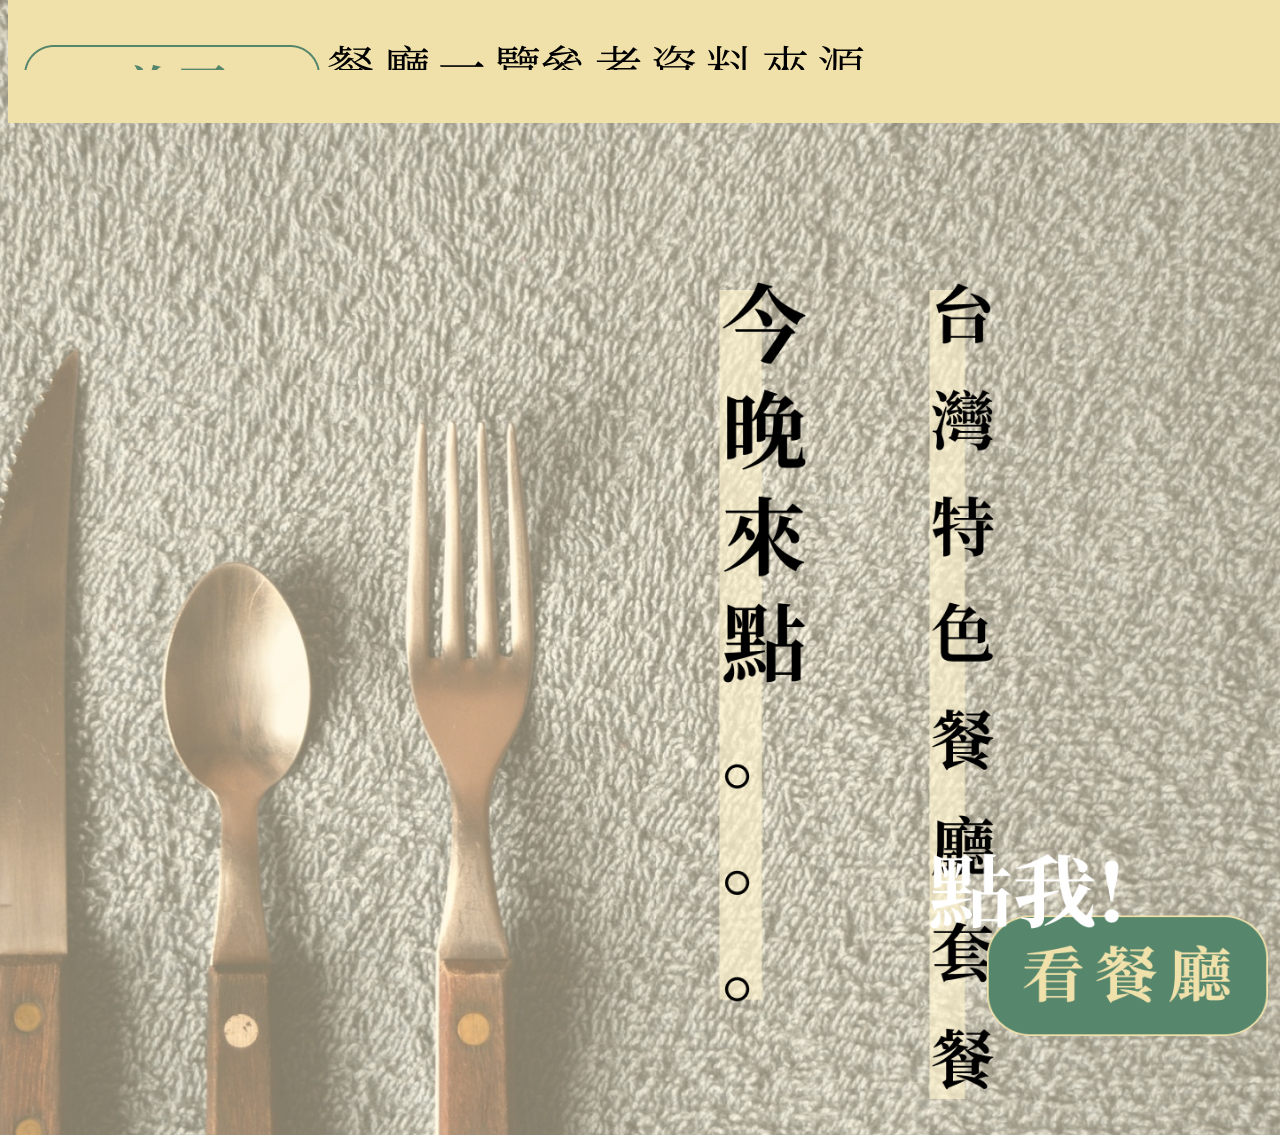
==== index.html @ 9887fa99 "Update index.html" ====
<!DOCTYPE html>
<html lang="en">
  <head>
    <meta charset="UTF-8" />
    <meta http-equiv="X-UA-Compatible" content="IE=edge" />
    <meta name="viewport" content="width=device-width, initial-scale=1.0" />
    <title>台灣特色餐廳</title>
    <link rel="stylesheet" href="./css.css" />
    <link href="https://fonts.googleapis.com/css2?family=Noto+Serif+TC:wght@200&display=swap" rel="stylesheet">
    
    <style>
        body{
            background-image: url(./主頁/背景+標語.png);
            width: 1280px;
            position: relative;
            z-index: 999;
            opacity: 1;
            background-size:  cover;
            background-attachment:scroll;
            background-repeat: no-repeat;
            background-position: center;
            background-color: rgb(233, 221, 200);
            
        }
    </style>

  </head>
  <body>
        <nav>
      <div style="overflow: hidden">
        <ul>
          <li><div class="shape-ex1"><img id="home" src="./主頁/首頁按鈕.png" alt="首頁"><a href="#"></a></div></li>
          <li><div class="shape-ex2"><img id="res" src="./主頁/餐廳一覽按鈕.png" alt="餐廳一覽"><a href="./餐廳.html"></a></div</li>
          <li><div class="shape-ex3"><img id="about" src="./主頁/關於我們按鈕.png" alt="參考資料來源"><a href="./參考資料來源.html"></a></div></li>
        </ul>
      </div>
    </nav>
    

    
<!-- <div class="sideMenu">
  <form>
    <input type="search" placeholder="請輸入搜尋名稱" />
    <button><i class="fas fa-search"></i></button>
  </form>
  <nav>
    <a href="#"><i class="fas fa-sitemap"></i>金魚系列 VII</a>
    <a href="#"><i class="fas fa-chalkboard"></i>側邊選單</a>
    <a href="#"><i class="fas fa-book-reader"></i>非常常見</a>
    <a href="#"><i class="fas fa-user-graduate"></i>不會不行</a>
    <a href="#"><i class="fas fa-trophy"></i>切了就會</a>
  </nav>
  <label for="sideMenu-active">
    <i class="fas fa-angle-right"></i>
  </label> -->
</div>


      <br>
      <br>
      <br>
      <br>
      <br>
      <br>
      <br>
      <br><br>
      <br>
      <br>
      <br><br>
      <br>
      <br>
      <br><br>
      <br><br>
      <br><br>
      <br><br>
      <br><br>
      <br><br>
      <br><br>
      <br><br>
      <br><br>
      <br><br>
      <br><br>
      <br><br>
      <br><br>
      <br><br>
      <br><br>
      <br>
      <div style="float: right; padding-right: 20px;"> 
        <a href="./餐廳.html"><img  src="./主頁/看餐廳按鈕.png" alt="看餐廳按鈕"  width="340" height="200"></div>
      </a>
        
      <br>
      <br><br>
      <br>
      <br>
      <br><br>
      <br>
      <br>
      <br><br>
      <br>
      <br>
      <br>
      <h1>   </h1>
    <br>
</html>
---- css.css ----
@media only screen and (max-width: 375px)
* {
  padding: 0;
  margin: 0;
  box-sizing: border-box;
  font-family: "Noto Serif TC", serif;
}


nav {
  width: 100%;
  position: fixed;
  z-index: 999;
  display: block;
  width: 100%;
  padding: 19px 0;
  box-sizing: border-box;
  top: 0;
  padding: 19px 0;
  background-color: #f0e1ab;
}
nav ul {
  display:  inline-block;
  vertical-align: middle;
  width: calc(100% - 300px);
  padding-left: 1rem;
  list-style-type: none;
  font-size: 0.7cm;
  font-weight: bold;
  float: left;
  
}
nav ul li {
    display: inline-block;
    position: relative;
    height: 25px;
    line-height: 25px;
    overflow: hidden;
  
}
nav ul li a {
  color: inherit;
  margin: 0;
  padding: 0;
  vertical-align: baseline;
  background: transparent;
}


.shape{
max-width:auto;
max-height: 19px;
display: inline-block;
vertical-align: middle;
position: relative;
}

.shape-ex1:hover{
    max-width:auto;
    max-height: 19px;
    background: url(./主頁/首頁按鈕(滑鼠碰.png);
}

.shape-ex2:hover{
    max-width:auto;
    max-height: 19px;
    background: url (./主頁/餐廳一覽按鈕(滑鼠碰.png);
}

.shape-ex3:hover{
    max-width:auto;
    max-height: 19px;
    background: url (./主頁/關於我們按鈕(滑鼠碰.png);
  }

label {
  width: 20px;
  height: 80px;
  background-color: #d1d1d1;
  color: #686666;
  position: absolute;
  /* // 絕對定位在 sideMenu 上 */
  right: -20px;
  top: 0;
  /* //絕對定位垂直置中的技巧 */
  bottom: 0;
  /* //絕對定位垂直置中的技巧 */
  margin: auto;
  line-height: 80px;
  text-align: center;
  border-radius: 0 5px 5px 0;
  box-shadow: 5px 0 5px rgba(23, 23, 54, 0.6);
}
#sideMenu-active:checked .sideMenu label .fas {
  transform: translateX(0);

  transform: scaleX(-1);
}

#sideMenu-active {
  position: absolute;
  opacity: 0;
  z-index: -1;
}
.sideMenu {
  width: 300px;
  height: 100%;
  background-color: #ff7575;
  border-right: 3px solid #d1d1d1;
  display: flex;
  flex-direction: column;
  /* //主軸 */
  padding: 50px 0;
  box-shadow: 5px 0 5px rgba(23, 23, 54, 0.6);
  position: relative;
  transform: translateX(-100%);
  transition: 0.5s;
}
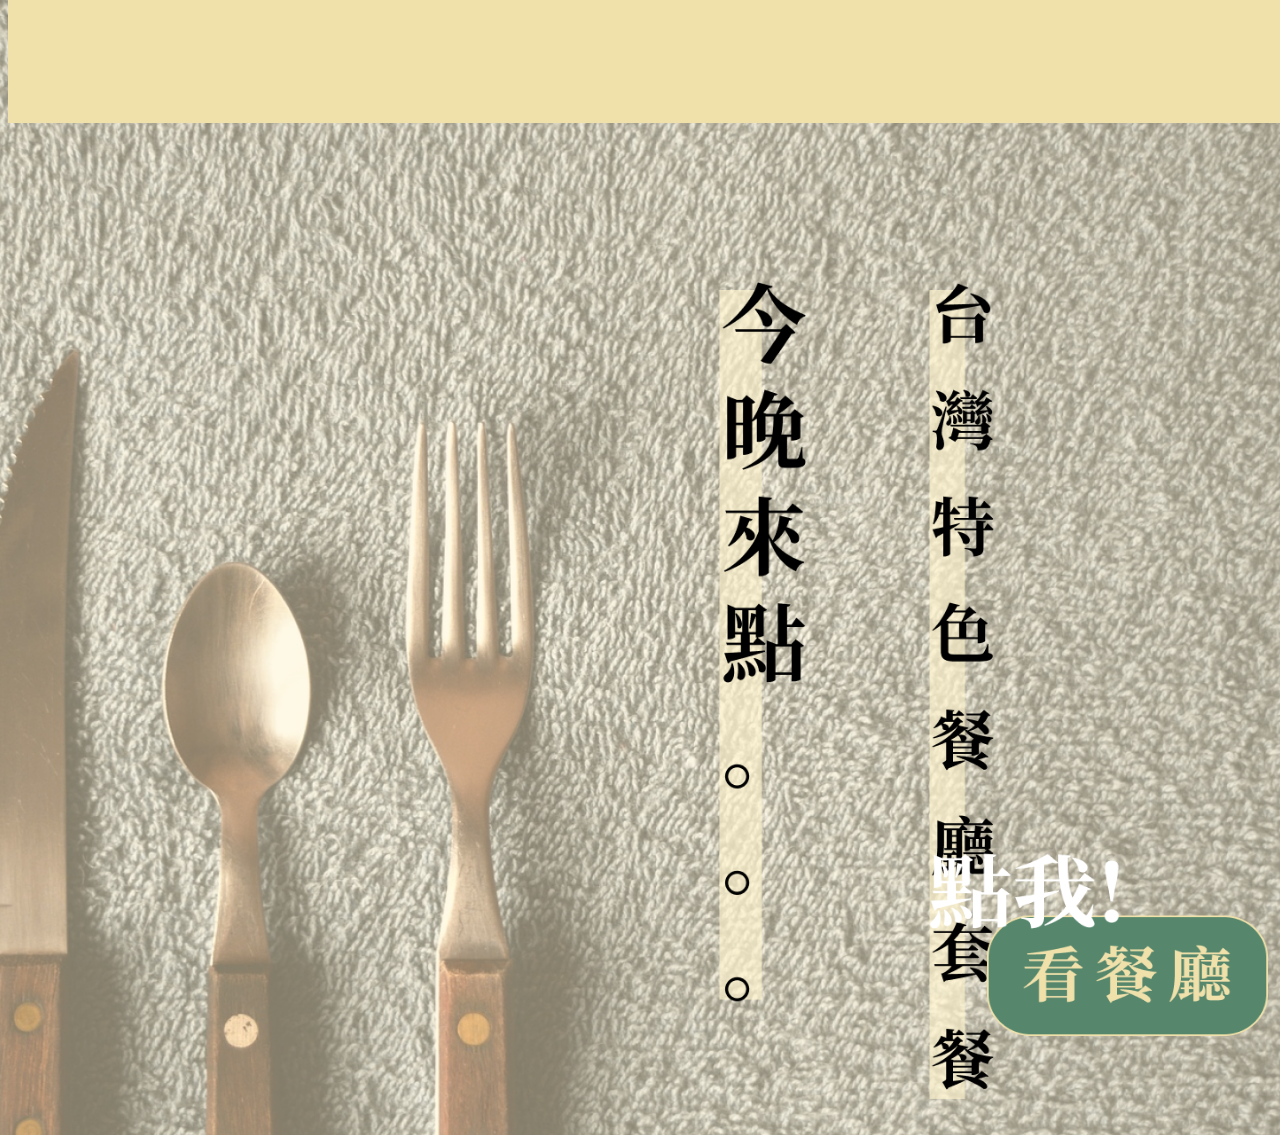
==== commit 84cc9d88: "Update index.html" ====
--- a/index.html
+++ b/index.html
@@ -14,7 +14,6 @@
             width: 1280px;
             position: relative;
             z-index: 999;
-            opacity: 1;
             background-size:  cover;
             background-attachment:scroll;
             background-repeat: no-repeat;
@@ -26,15 +25,17 @@
 
   </head>
   <body>
+    <header>
         <nav>
       <div style="overflow: hidden">
         <ul>
-          <li><div class="shape-ex1"><img id="home" src="./主頁/首頁按鈕.png" alt="首頁"><a href="#"></a></div></li>
-          <li><div class="shape-ex2"><img id="res" src="./主頁/餐廳一覽按鈕.png" alt="餐廳一覽"><a href="./餐廳.html"></a></div</li>
-          <li><div class="shape-ex3"><img id="about" src="./主頁/關於我們按鈕.png" alt="參考資料來源"><a href="./參考資料來源.html"></a></div></li>
+          <li><div class="shape-ex1"><a href="#"></a></div></li>
+          <li><div class="shape-ex2"><a href="./餐廳.html"></a></div</li>
+          <li><div class="shape-ex3"><a href="./參考資料來源.html"></a></div></li>
         </ul>
       </div>
-    </nav>
+      </nav>
+   </header>
     
 
     
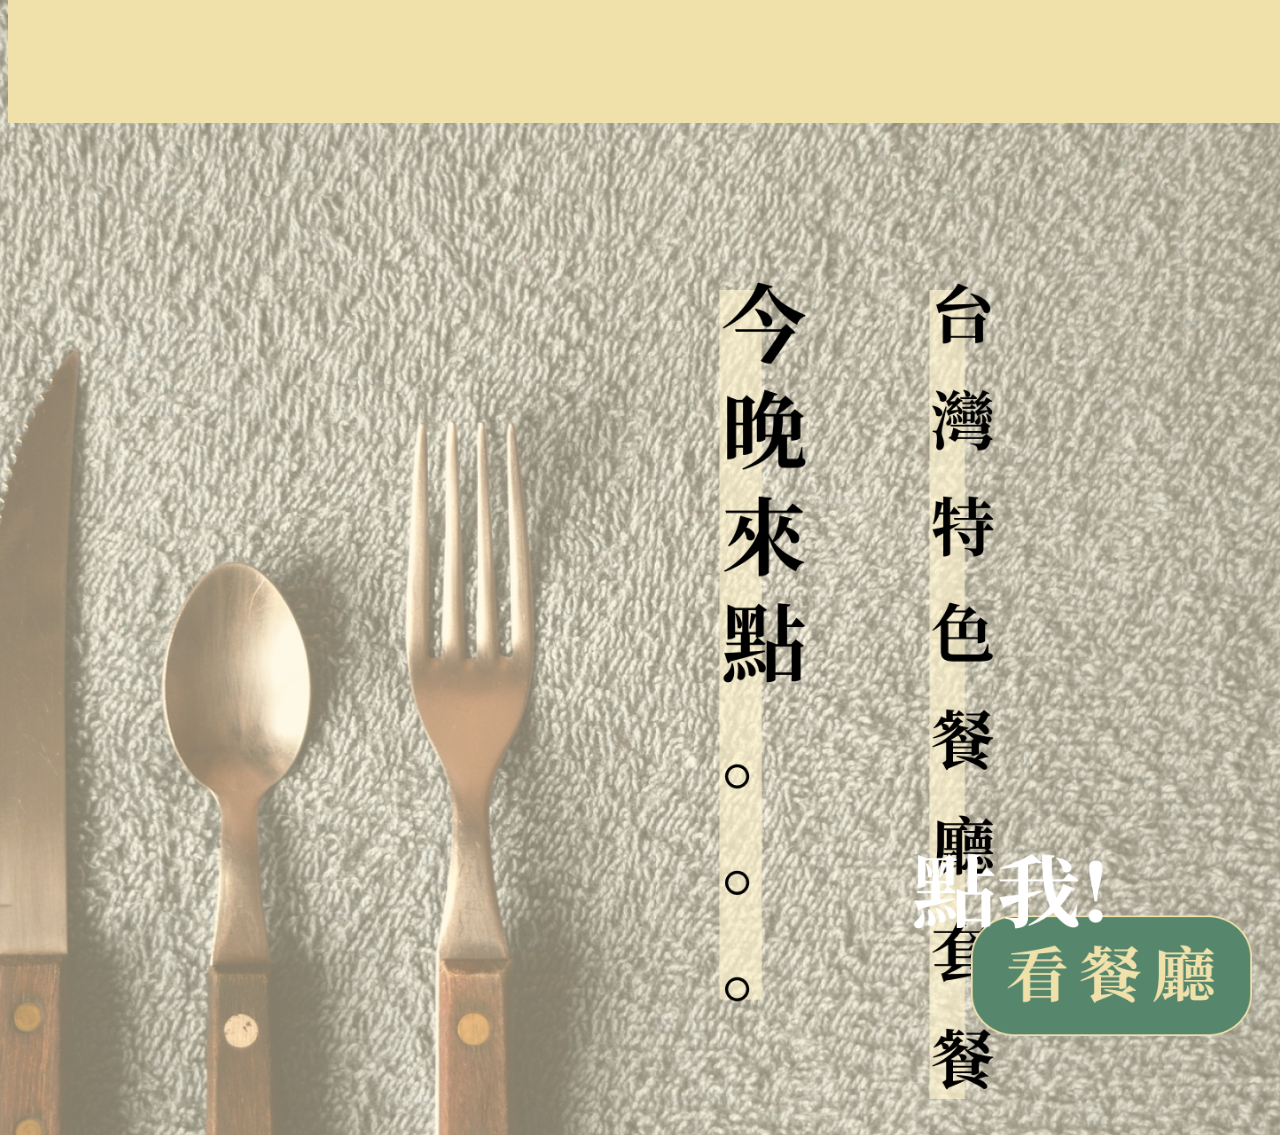
==== commit c7e43654: "Update index.html" ====
--- a/index.html
+++ b/index.html
@@ -11,9 +11,9 @@
     <style>
         body{
             background-image: url(./主頁/背景+標語.png);
-            width: 1280px;
+            
             position: relative;
-            z-index: 999;
+           
             background-size:  cover;
             background-attachment:scroll;
             background-repeat: no-repeat;
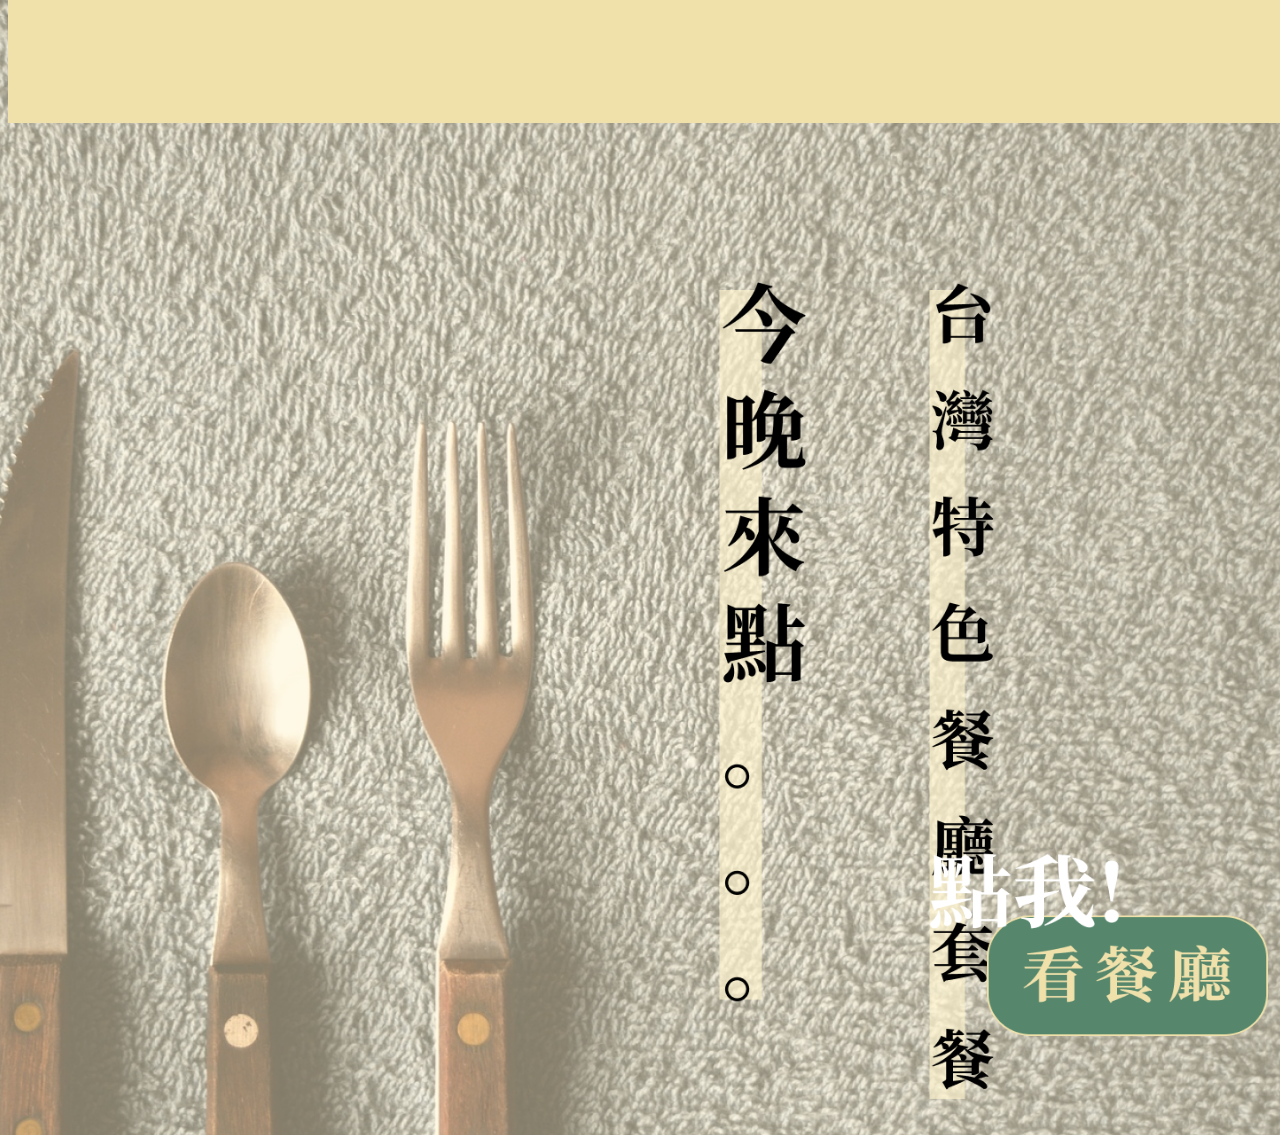
==== commit d84ab6ac: "Update index.html" ====
--- a/index.html
+++ b/index.html
@@ -11,7 +11,7 @@
     <style>
         body{
             background-image: url(./主頁/背景+標語.png);
-            
+            width: 100%;
             position: relative;
            
             background-size:  cover;
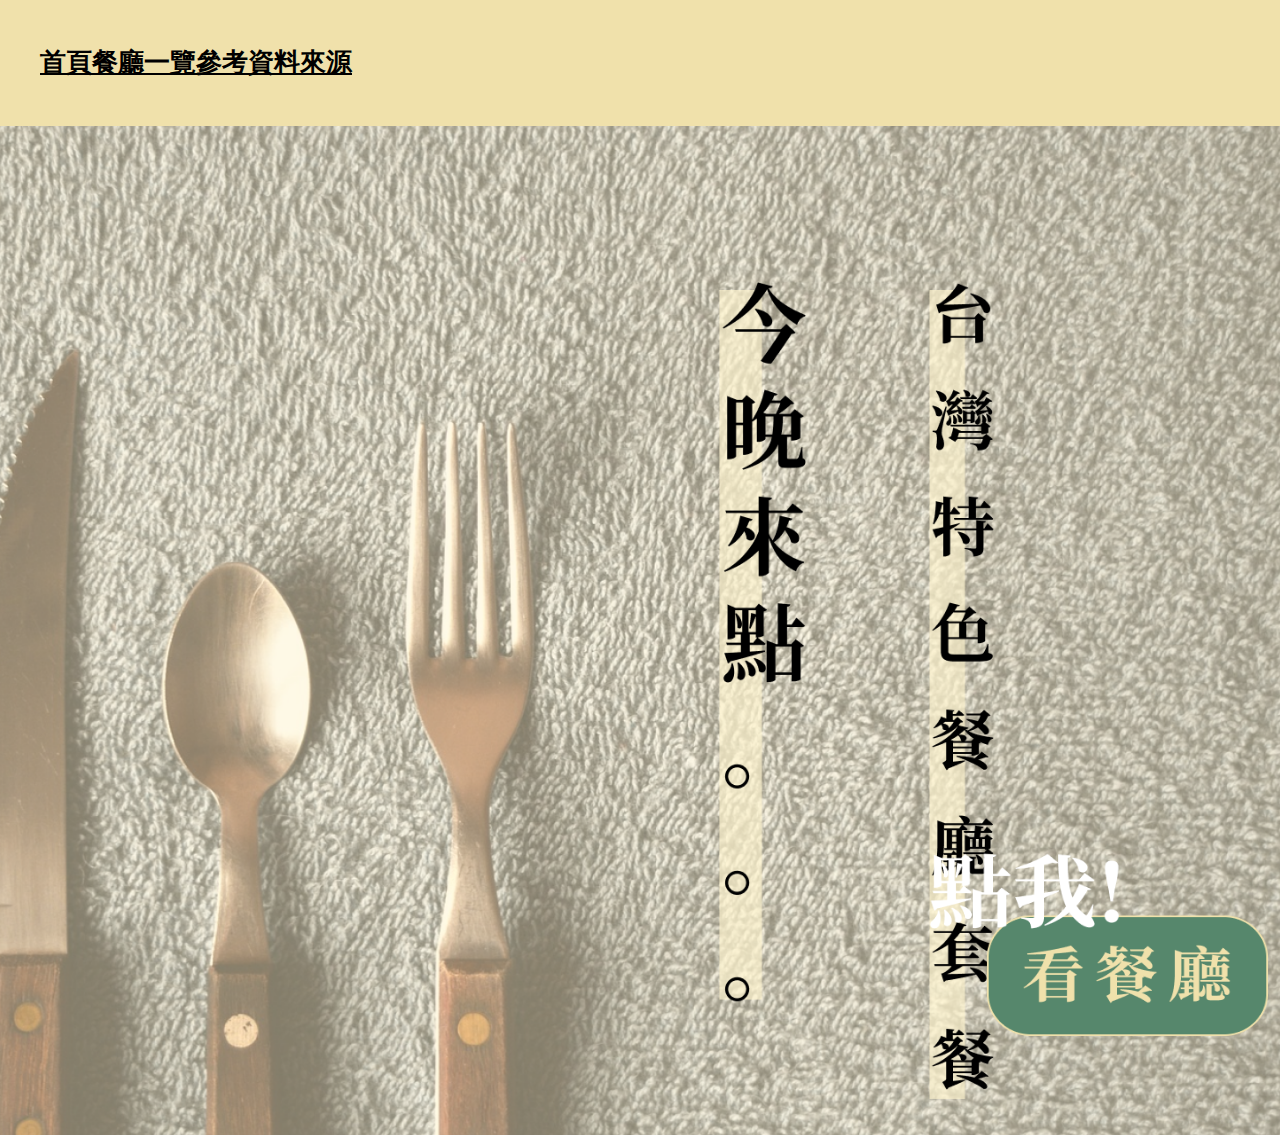
==== commit f408bef3: "Create index.html" ====
--- a/index.html
+++ b/index.html
@@ -4,7 +4,7 @@
     <meta charset="UTF-8" />
     <meta http-equiv="X-UA-Compatible" content="IE=edge" />
     <meta name="viewport" content="width=device-width, initial-scale=1.0" />
-    <title>台灣特色餐廳</title>
+    <title>首頁|台灣特色餐廳</title>
     <link rel="stylesheet" href="./css.css" />
     <link href="https://fonts.googleapis.com/css2?family=Noto+Serif+TC:wght@200&display=swap" rel="stylesheet">
     
@@ -29,9 +29,9 @@
         <nav>
       <div style="overflow: hidden">
         <ul>
-          <li><div class="shape-ex1"><a href="#"></a></div></li>
-          <li><div class="shape-ex2"><a href="./餐廳.html"></a></div</li>
-          <li><div class="shape-ex3"><a href="./參考資料來源.html"></a></div></li>
+          <li><div class="shape-ex1"><a href="#">首頁</a></div></li>
+          <li><div class="shape-ex2"><a href="./餐廳.html">餐廳一覽</a></div</li>
+          <li><div class="shape-ex3"><a href="./參考資料來源.html">參考資料來源</a></div></li>
         </ul>
       </div>
       </nav>
--- a/css.css
+++ b/css.css
@@ -8,7 +8,6 @@
 
 
 nav {
-  width: 100%;
   position: fixed;
   z-index: 999;
   display: block;
@@ -16,14 +15,14 @@
   padding: 19px 0;
   box-sizing: border-box;
   top: 0;
-  padding: 19px 0;
+  left: 0;
   background-color: #f0e1ab;
 }
 nav ul {
-  display:  inline-block;
+  display: flex;
   vertical-align: middle;
+  height: 100%;
   width: calc(100% - 300px);
-  padding-left: 1rem;
   list-style-type: none;
   font-size: 0.7cm;
   font-weight: bold;
@@ -31,46 +30,44 @@
   
 }
 nav ul li {
-    display: inline-block;
-    position: relative;
-    height: 25px;
-    line-height: 25px;
-    overflow: hidden;
-  
+    display: flex;
+    justify-content: flex-start;
+    height: 100%;
 }
 nav ul li a {
   color: inherit;
-  margin: 0;
-  padding: 0;
   vertical-align: baseline;
-  background: transparent;
+  background: transparent;  
 }
 
-
-.shape{
-max-width:auto;
-max-height: 19px;
-display: inline-block;
-vertical-align: middle;
-position: relative;
+#shape{
+  box-sizing: border-box;
+  background-size: contain;
+  max-width:auto;
+  max-height: 20px;
+  display: flex;
+  vertical-align: middle;
+  position: relative;
+}
+#shape-ex1{
+  background-image: url(./主頁/首頁按鈕.png);
+}
+#shape-ex2{
+  background-image: url(./主頁/餐廳一覽按鈕.png);
+}
+#shape-ex3{
+  background-image: url(./主頁/餐廳一覽按鈕.png);
+}
+#shape-ex1:hover{
+    background-image: url(./主頁/關於我們按鈕(滑鼠碰.png);
 }
 
-.shape-ex1:hover{
-    max-width:auto;
-    max-height: 19px;
-    background: url(./主頁/首頁按鈕(滑鼠碰.png);
-}
-
-.shape-ex2:hover{
-    max-width:auto;
-    max-height: 19px;
-    background: url (./主頁/餐廳一覽按鈕(滑鼠碰.png);
+#shape-ex2:hover{
+    background-image: url (./主頁/餐廳一覽按鈕(滑鼠碰.png);
 }
 
 .shape-ex3:hover{
-    max-width:auto;
-    max-height: 19px;
-    background: url (./主頁/關於我們按鈕(滑鼠碰.png);
+    background-image: url (./主頁/關於我們按鈕(滑鼠碰.png);
   }
 
 label {
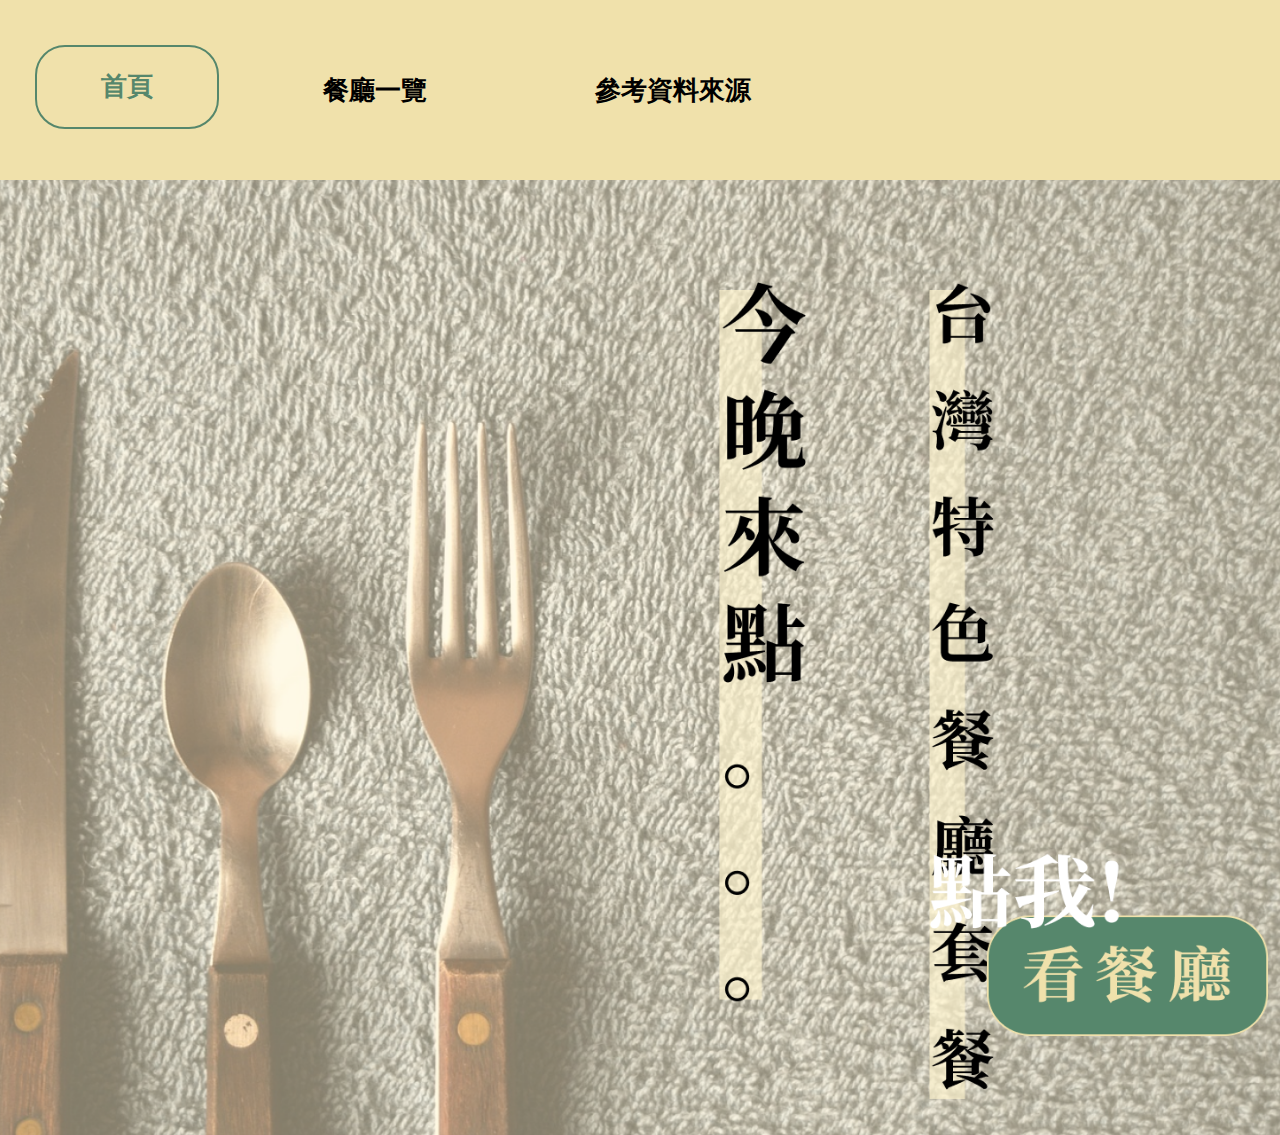
==== commit 82808e7f: "Update index.html" ====
--- a/index.html
+++ b/index.html
@@ -31,7 +31,7 @@
         <ul>
           <li><div class="shape-ex1"><a href="#">首頁</a></div></li>
           <li><div class="shape-ex2"><a href="./餐廳.html">餐廳一覽</a></div</li>
-          <li><div class="shape-ex3"><a href="./參考資料來源.html">參考資料來源</a></div></li>
+          <li><div class="shape-ex2"><a href="./參考資料來源.html">參考資料來源</a></div></li>
         </ul>
       </div>
       </nav>
--- a/css.css
+++ b/css.css
@@ -6,69 +6,97 @@
   font-family: "Noto Serif TC", serif;
 }
 
-
 nav {
   position: fixed;
   z-index: 999;
-  display: block;
   width: 100%;
-  padding: 19px 0;
-  box-sizing: border-box;
+  padding: 19px;
   top: 0;
   left: 0;
   background-color: #f0e1ab;
 }
 nav ul {
   display: flex;
-  vertical-align: middle;
-  height: 100%;
-  width: calc(100% - 300px);
+  padding-left: 1rem;
   list-style-type: none;
   font-size: 0.7cm;
   font-weight: bold;
   float: left;
-  
 }
 nav ul li {
-    display: flex;
-    justify-content: flex-start;
-    height: 100%;
+    display: inline-block;
+    padding-right: 40px;
+    position: relative;
+    overflow: hidden;
 }
 nav ul li a {
   color: inherit;
-  vertical-align: baseline;
-  background: transparent;  
+  text-decoration: none;
+  padding: 1.7rem 4rem;
+  background: transparent; 
 }
 
-#shape{
-  box-sizing: border-box;
-  background-size: contain;
+.shape{
+  font-family: Noto Serif SC;
   max-width:auto;
-  max-height: 20px;
-  display: flex;
   vertical-align: middle;
   position: relative;
+  display: inline-block;
+  position: relative;
+  height: 25px;
+  line-height: 25px;
+  overflow: hidden;
+  font-style: normal;
+  font-weight: normal;
+  letter-spacing: 0.16em;
+  align-items: center;
+  text-align: center;
+  
 }
-#shape-ex1{
-  background-image: url(./主頁/首頁按鈕.png);
+.shape-ex2 {
+  width: 100%;;
+  height: 100%;
+  display: flex;
+  color: #000000;
 }
-#shape-ex2{
-  background-image: url(./主頁/餐廳一覽按鈕.png);
+.shape-ex2 :after {
+  content: "";
+  width: 0%;
+  position: absolute;
+  bottom: 0;
+  left: 0;
+  transition: all 0.3s linear;
+  border: 0px solid #56876c;
+  transform: rotate(180deg);
 }
-#shape-ex3{
-  background-image: url(./主頁/餐廳一覽按鈕.png);
+.shape-ex2 :hover::after {
+  width: 80%;
+  border: 4px solid #56876c;
+  transform: rotate(180deg);
 }
-#shape-ex1:hover{
-    background-image: url(./主頁/關於我們按鈕(滑鼠碰.png);
+.shape-ex1 {
+  cursor: pointer;
+  line-height: 300%;
+  color: #56876c;
+  background-color: transparent;
+  border: 2px solid #56876c;
+  box-sizing: border-box;
+  transition: all 0.3s linear;
+  display: block;
+  font-family: Noto Serif SC;
+  font-weight: bold;
+  transition: all 0.3s linear;
+  font-color: #56876c;
+  border-radius: 30px;
+}
+.shape-ex1:hover {
+  background: #56876c;
+  border-radius: 30px;
+  color: #fff4cf;
 }
 
-#shape-ex2:hover{
-    background-image: url (./主頁/餐廳一覽按鈕(滑鼠碰.png);
-}
 
-.shape-ex3:hover{
-    background-image: url (./主頁/關於我們按鈕(滑鼠碰.png);
-  }
+
 
 label {
   width: 20px;
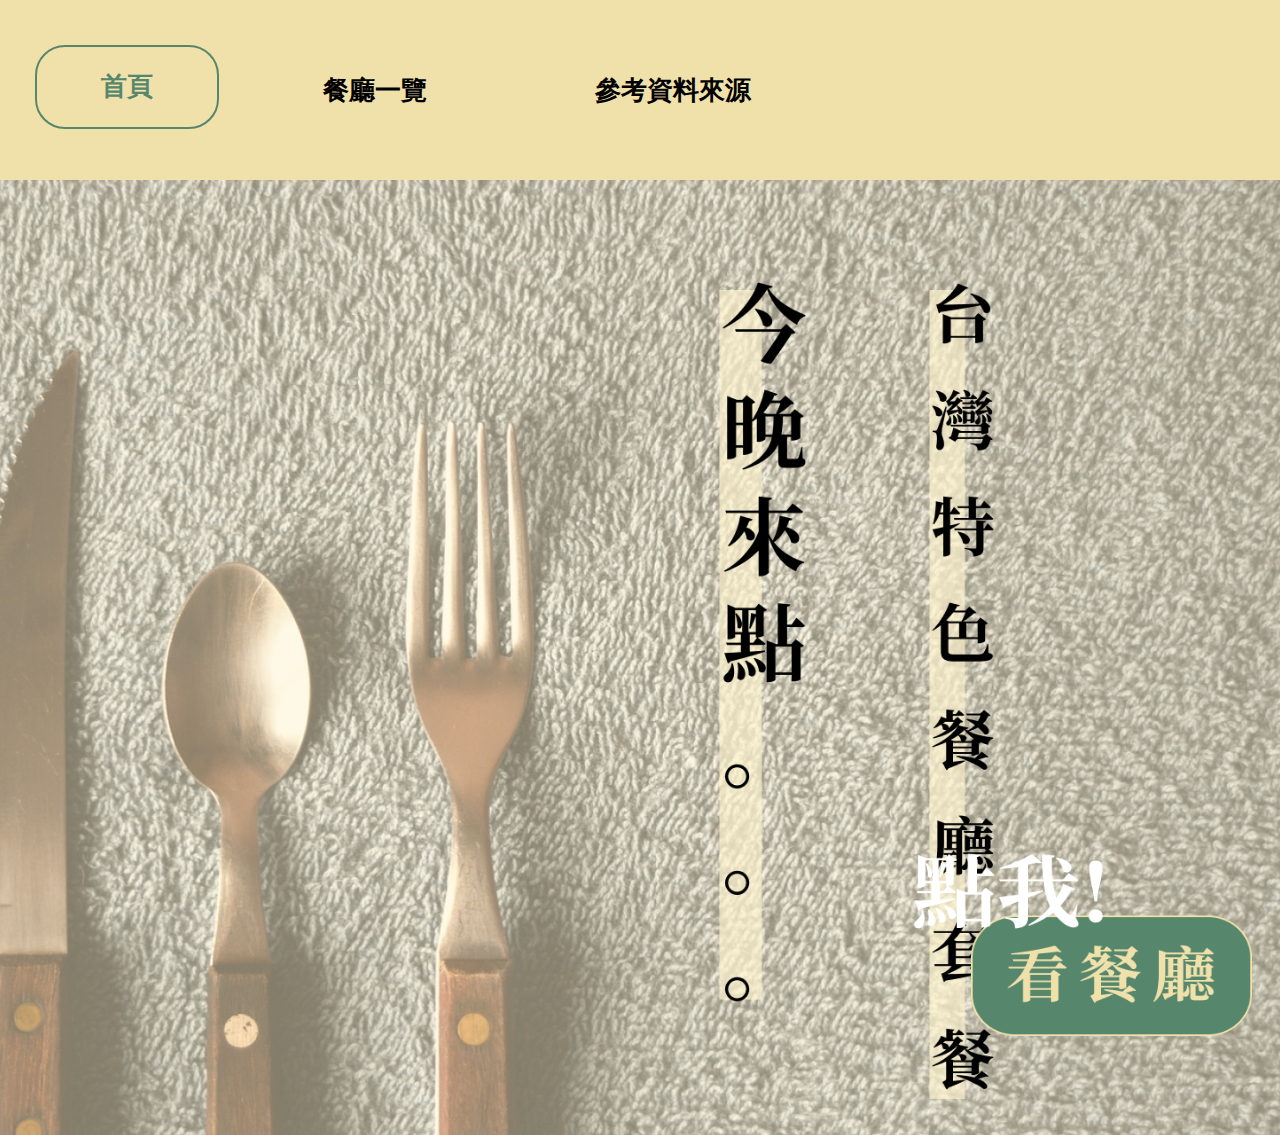
==== commit ce833032: "Update index.html" ====
--- a/index.html
+++ b/index.html
@@ -6,12 +6,13 @@
     <meta name="viewport" content="width=device-width, initial-scale=1.0" />
     <title>首頁|台灣特色餐廳</title>
     <link rel="stylesheet" href="./css.css" />
-    <link href="https://fonts.googleapis.com/css2?family=Noto+Serif+TC:wght@200&display=swap" rel="stylesheet">
+    <link href="https://fonts.googleapis.com/css2?family=Noto+Serif+TC:wght@200&display=swap" rel="stylesheet"/>
     
     <style>
         body{
             background-image: url(./主頁/背景+標語.png);
-            width: 100%;
+            height: auto;
+            max-width: 100%;
             position: relative;
            
             background-size:  cover;
